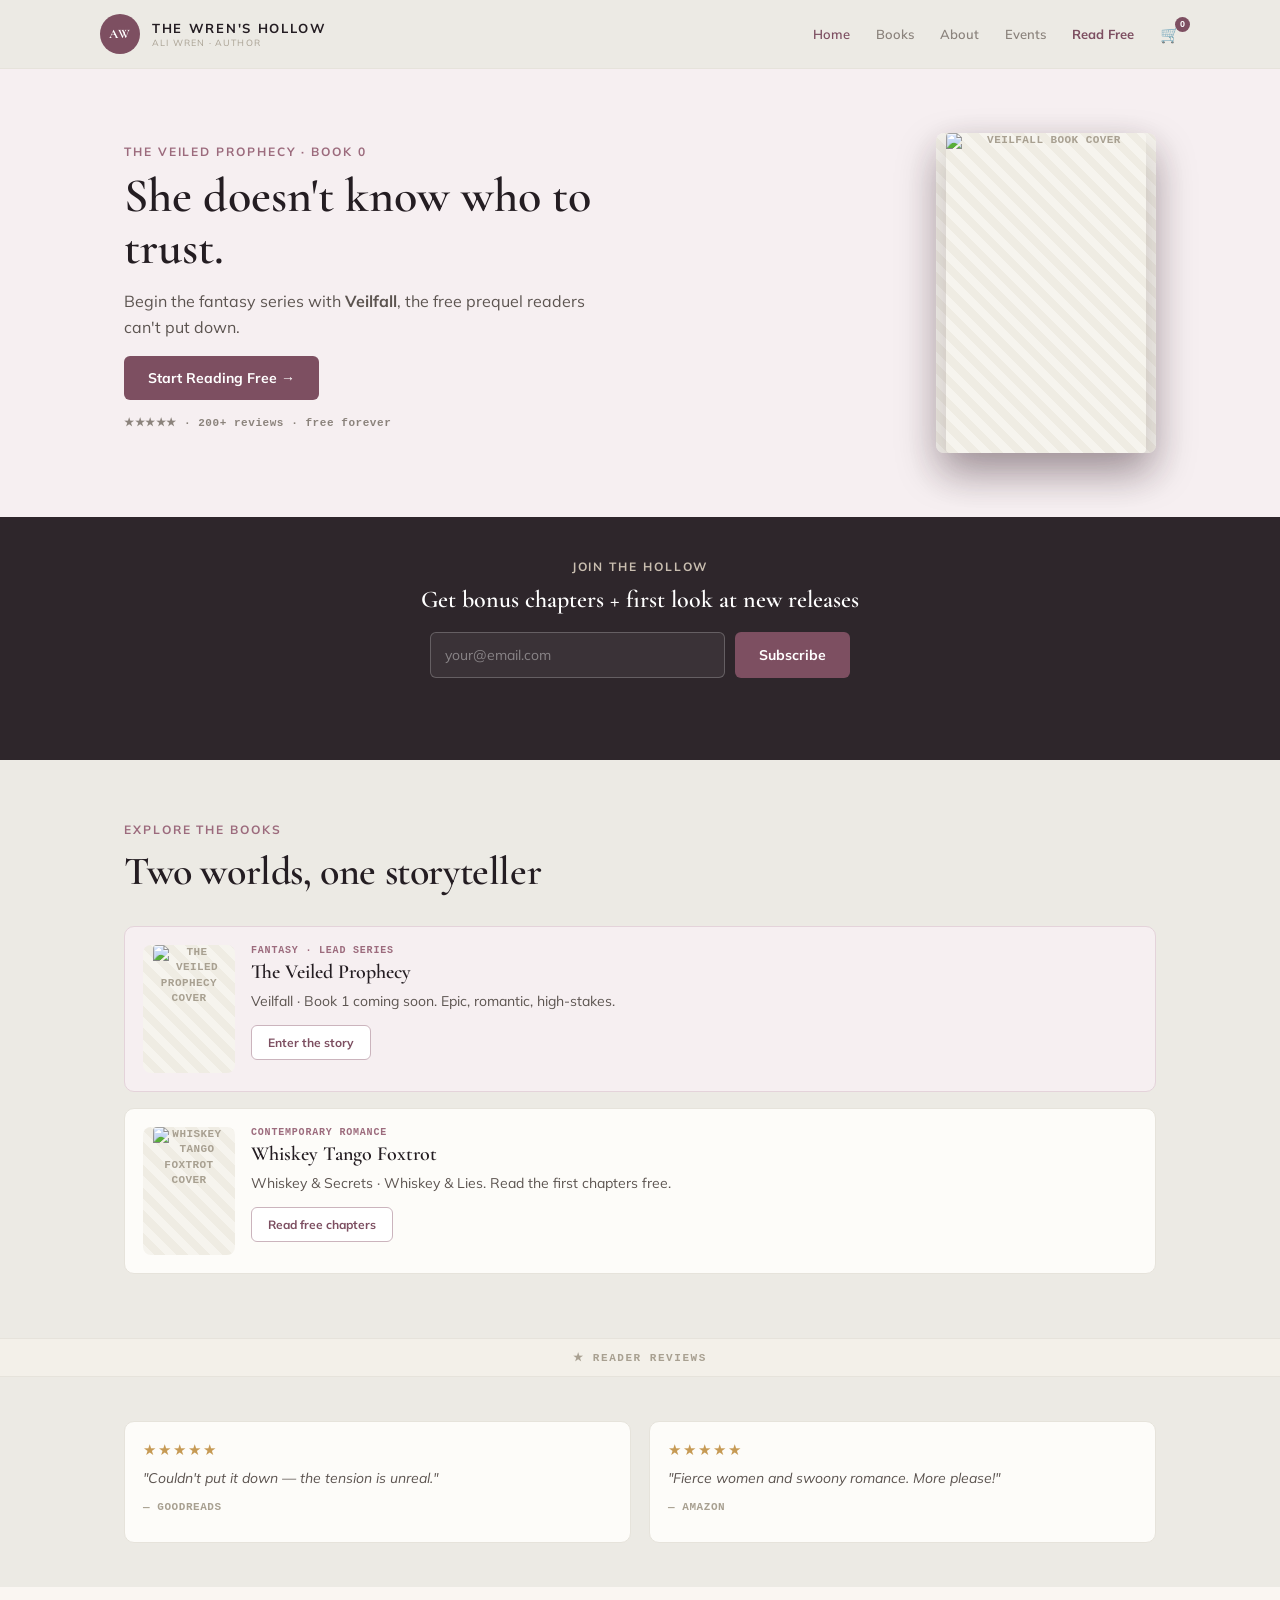
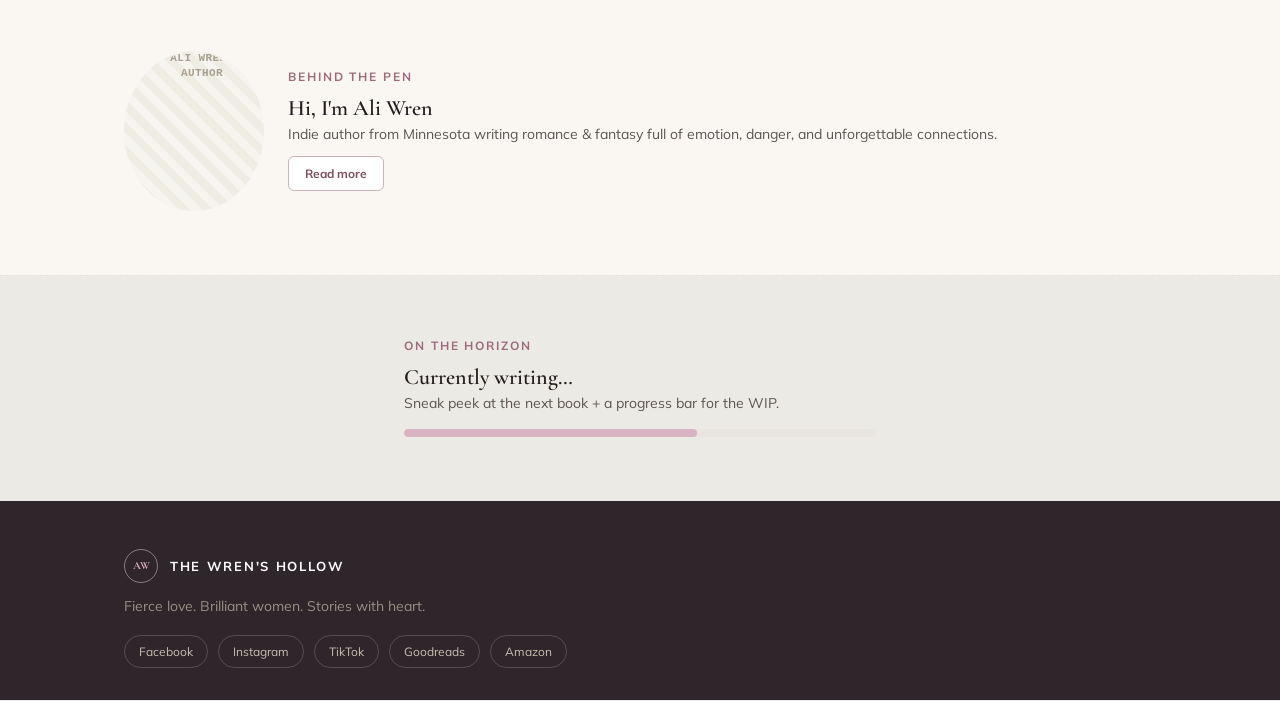
==== site/index.html @ 0546c365 "Rebuild Wren's Hollow site as static HTML/CSS/JS, add Docker dev setup Turns the lo-fi wireframe han" ====
<!DOCTYPE html>
<html lang="en">
<head>
<meta charset="UTF-8">
<meta name="viewport" content="width=device-width, initial-scale=1.0">
<title>The Wren's Hollow — Ali Wren, Author</title>
<meta name="description" content="Fierce love. Brilliant women. Stories with heart. Start reading Veilfall free, then explore Ali Wren's romance and fantasy series.">
<link rel="preconnect" href="https://fonts.googleapis.com">
<link rel="preconnect" href="https://fonts.gstatic.com" crossorigin>
<link href="https://fonts.googleapis.com/css2?family=Cormorant+Garamond:wght@500;600;700&family=Mulish:wght@400;600;700;800&display=swap" rel="stylesheet">
<link rel="stylesheet" href="css/styles.css">
</head>
<body>
<a class="skip-link" href="#main">Skip to content</a>

<header class="site-header">
  <div class="wrap nav">
    <a class="nav__brand" href="index.html">
      <span class="nav__mark">AW</span>
      <span class="nav__word">
        <span class="nav__title">THE WREN'S HOLLOW</span>
        <span class="nav__sub">Ali Wren · Author</span>
      </span>
    </a>
    <button class="nav__toggle" id="navToggle" aria-expanded="false" aria-controls="navLinks" aria-label="Toggle menu">
      <span></span><span></span><span></span>
    </button>
    <nav class="nav__links" id="navLinks">
      <a class="nav__link is-active" href="index.html">Home</a>
      <a class="nav__link" href="shop.html">Books</a>
      <a class="nav__link" href="about.html">About</a>
      <a class="nav__link" href="events-appearances.html">Events</a>
      <a class="nav__link nav__link--cta" href="the-veiled-prophecy.html">Read Free</a>
      <a class="nav__link nav__cart" href="shop.html" aria-label="Cart">🛒<span class="nav__cart-count" id="cartCount">0</span></a>
    </nav>
  </div>
</header>

<main id="main">

  <!-- Hero -->
  <section class="sec sec--pink">
    <div class="wrap hero">
      <div class="wh-fade">
        <p class="eyebrow">The Veiled Prophecy · Book 0</p>
        <h1 class="h-lg" style="font-size:clamp(32px,5vw,48px);line-height:1.1;">She doesn't know who to trust.</h1>
        <p class="lede" style="margin-top:14px;">Begin the fantasy series with <strong>Veilfall</strong>, the free prequel readers can't put down.</p>
        <a class="btn" href="the-veiled-prophecy.html">Start Reading Free →</a>
        <p class="trust-line">★★★★★ · 200+ reviews · free forever</p>
      </div>
      <div class="hero__cover wh-fade" style="--delay:.1s">
        <div class="ph-box"><img src="images/covers/veilfall.jpg" alt="Veilfall book cover" style="width:220px;height:320px;object-fit:cover;box-shadow:0 18px 40px rgba(60,40,50,.28);border-radius:4px;"></div>
      </div>
    </div>
  </section>

  <!-- Newsletter band -->
  <section class="sec sec--tight sec--dark">
    <div class="wrap sec--center">
      <p class="eyebrow eyebrow--on-dark">Join the Hollow</p>
      <h2 class="h-md" style="font-size:24px;">Get bonus chapters + first look at new releases</h2>
      <form class="newsletter-form" id="newsletterForm" style="margin-left:auto;margin-right:auto;">
        <input class="field" type="email" placeholder="your@email.com" required aria-label="Email address">
        <button class="btn" type="submit">Subscribe</button>
      </form>
      <p class="form-status" id="newsletterStatus"></p>
    </div>
  </section>

  <!-- Explore the books -->
  <section class="sec" id="books">
    <div class="wrap">
      <p class="eyebrow">Explore the books</p>
      <h2 class="h-lg">Two worlds, one storyteller</h2>
      <div style="margin-top:32px;">
        <div class="card book-card book-card--featured">
          <div class="ph-box"><img src="images/covers/veiled-prophecy.jpg" alt="The Veiled Prophecy cover" style="width:92px;height:128px;object-fit:cover;border-radius:4px;"></div>
          <div>
            <p class="book-card__tag">Fantasy · lead series</p>
            <h3>The Veiled Prophecy</h3>
            <p class="txt">Veilfall · Book 1 coming soon. Epic, romantic, high-stakes.</p>
            <a class="btn btn--outline btn--sm" href="the-veiled-prophecy.html">Enter the story</a>
          </div>
        </div>
        <div class="card book-card">
          <div class="ph-box"><img src="images/covers/whiskey-tango-foxtrot.jpg" alt="Whiskey Tango Foxtrot cover" style="width:92px;height:128px;object-fit:cover;border-radius:4px;"></div>
          <div>
            <p class="book-card__tag">Contemporary romance</p>
            <h3>Whiskey Tango Foxtrot</h3>
            <p class="txt">Whiskey &amp; Secrets · Whiskey &amp; Lies. Read the first chapters free.</p>
            <a class="btn btn--outline btn--sm" href="whiskey-tango-foxtrot.html">Read free chapters</a>
          </div>
        </div>
      </div>
    </div>
  </section>

  <div class="divider-label">★ Reader reviews</div>

  <!-- Reviews -->
  <section class="sec sec--tight">
    <div class="wrap grid-2">
      <div class="card review-card">
        <p class="stars">★★★★★</p>
        <p class="txt">"Couldn't put it down — the tension is unreal."</p>
        <p class="source">— Goodreads</p>
      </div>
      <div class="card review-card">
        <p class="stars">★★★★★</p>
        <p class="txt">"Fierce women and swoony romance. More please!"</p>
        <p class="source">— Amazon</p>
      </div>
    </div>
  </section>

  <!-- About teaser -->
  <section class="sec sec--cream">
    <div class="wrap bio-row">
      <div class="ph-box ph-box--round"><img src="images/photos/ali-wren.jpg" alt="Ali Wren, author" style="width:140px;height:160px;object-fit:cover;border-radius:50%;"></div>
      <div>
        <p class="eyebrow">Behind the pen</p>
        <h3 class="h-md">Hi, I'm Ali Wren</h3>
        <p class="txt">Indie author from Minnesota writing romance &amp; fantasy full of emotion, danger, and unforgettable connections.</p>
        <a class="btn btn--outline btn--sm" href="about.html">Read more</a>
      </div>
    </div>
  </section>

  <!-- Currently writing -->
  <section class="sec sec--dashed-top">
    <div class="wrap" style="max-width:520px;">
      <p class="eyebrow">On the horizon</p>
      <h3 class="h-md">Currently writing…</h3>
      <p class="txt">Sneak peek at the next book + a progress bar for the WIP.</p>
      <div class="progress-track"><div class="progress-fill" style="width:62%"></div></div>
    </div>
  </section>

</main>

<footer class="site-footer">
  <div class="wrap">
    <div class="footer-top">
      <span class="footer-mark">AW</span>
      <span class="nav__title" style="color:#fff;">THE WREN'S HOLLOW</span>
    </div>
    <p class="footer-tagline">Fierce love. Brilliant women. Stories with heart.</p>
    <div class="soc">
      <a href="https://www.facebook.com/share/18DP2c832v/" target="_blank" rel="noopener">Facebook</a>
      <a href="https://www.instagram.com/aliwrenauthor" target="_blank" rel="noopener">Instagram</a>
      <a href="https://www.tiktok.com/@aliwrenauthor" target="_blank" rel="noopener">TikTok</a>
      <a href="https://www.goodreads.com/author/show/14986224.Ali_Wren" target="_blank" rel="noopener">Goodreads</a>
      <a href="https://www.amazon.com/s?k=ali+wren+author" target="_blank" rel="noopener">Amazon</a>
    </div>
  </div>
</footer>

<script src="js/main.js"></script>
</body>
</html>
---- site/css/styles.css ----
/* ============================================================
   The Wren's Hollow — Ali Wren Author Site
   Design tokens
   ============================================================ */
:root {
  /* Brand accent */
  --plum: #7d4f61;
  --plum-deep: #6a4152;
  --plum-tag: #9c6b7d;
  --plum-soft: #d9b3c1;

  /* Dark surfaces */
  --dark: #2e262b;
  --dark-2: #2b2530;

  /* Section tints */
  --tint-pink: #f6eff1;
  --tint-pink-border: #e4d3da;
  --tint-cream: #faf6f2;
  --tint-cream-2: #f3ece7;
  --page-bg: #eceae4;

  /* Text */
  --text-heading: #241d22;
  --text-heading-dark: #2e262b;
  --text-body: #5c5450;
  --text-muted: #8b837c;
  --text-muted-2: #a8a091;
  --text-on-dark: #c9beb0;
  --text-on-dark-muted: #9a8f84;

  /* Card / borders */
  --card-bg: #fdfcf9;
  --card-border: #e6e3db;
  --divider: #e6e3db;
  --field-bg: #faf8f4;
  --field-border: #d8d2c7;

  --star-gold: #c69a54;

  /* Type */
  --font-display: 'Cormorant Garamond', 'Georgia', serif;
  --font-body: 'Mulish', 'Segoe UI', sans-serif;

  --ease-standard: ease;
}

* { box-sizing: border-box; }

html { scroll-behavior: smooth; }

body {
  margin: 0;
  background: var(--page-bg);
  font-family: var(--font-body);
  color: var(--text-body);
  -webkit-font-smoothing: antialiased;
}

a { text-decoration: none; color: inherit; }
img { max-width: 100%; display: block; }
button { font-family: inherit; cursor: pointer; }
input { font-family: inherit; }
ul { margin: 0; padding: 0; list-style: none; }

h1, h2, h3 { margin: 0; font-family: var(--font-display); color: var(--text-heading); font-weight: 600; }

.skip-link {
  position: absolute;
  left: -999px;
  top: 0;
  background: var(--plum);
  color: #fff;
  padding: 10px 16px;
  z-index: 200;
  font-weight: 600;
}
.skip-link:focus { left: 0; }

@keyframes whFade {
  from { opacity: 0; transform: translateY(16px); }
  to   { opacity: 1; transform: none; }
}
.wh-fade { animation: whFade .7s var(--ease-standard) var(--delay, 0s) both; }
@media (prefers-reduced-motion: reduce) {
  .wh-fade { animation: none; opacity: 1; transform: none; }
  html { scroll-behavior: auto; }
}

.wrap { max-width: 1080px; margin: 0 auto; padding: 0 24px; }

.eyebrow {
  display: block;
  font: 700 12px/1 'Mulish', sans-serif;
  letter-spacing: .16em;
  text-transform: uppercase;
  color: var(--plum-tag);
  margin: 0 0 12px;
}
.eyebrow--on-dark { color: var(--plum-soft); }

/* ---------- Image placeholder (JS swaps missing <img> for this) ---------- */
.ph-box {
  display: flex;
  align-items: center;
  justify-content: center;
  text-align: center;
  background: repeating-linear-gradient(45deg, #f6f4ee, #f6f4ee 8px, #efece3 8px, #efece3 16px);
  color: var(--text-muted-2);
  font: 700 11px/1.4 ui-monospace, Menlo, monospace;
  letter-spacing: .04em;
  text-transform: uppercase;
  padding: 10px;
  border-radius: 8px;
}

/* ============================================================
   Header / Nav
   ============================================================ */
.site-header {
  position: sticky;
  top: 0;
  z-index: 100;
  background: rgba(236, 234, 228, .92);
  backdrop-filter: blur(8px);
  border-bottom: 1px solid var(--divider);
}
.nav {
  display: flex;
  align-items: center;
  justify-content: space-between;
  padding: 14px 0;
}
.nav__brand { display: flex; align-items: center; gap: 12px; }
.nav__mark {
  width: 40px; height: 40px; flex: none;
  border-radius: 50%;
  background: var(--plum);
  color: #fff;
  display: flex; align-items: center; justify-content: center;
  font: 700 13px var(--font-display);
  letter-spacing: .04em;
}
.nav__word { display: flex; flex-direction: column; gap: 2px; }
.nav__title { font: 700 13px/1.1 'Mulish', sans-serif; letter-spacing: .13em; color: var(--text-heading); }
.nav__sub { font: 400 9px/1 'Mulish', sans-serif; letter-spacing: .13em; text-transform: uppercase; color: var(--text-muted-2); }

.nav__links {
  display: flex;
  align-items: center;
  gap: 26px;
  font: 600 13px 'Mulish', sans-serif;
  color: var(--text-muted);
}
.nav__link:hover, .nav__link.is-active { color: var(--plum); }
.nav__link--cta { color: var(--plum); font-weight: 700; }
.nav__cart { font-size: 16px; position: relative; }
.nav__cart-count {
  position: absolute; top: -7px; right: -10px;
  background: var(--plum); color: #fff;
  font: 700 9px/1 sans-serif;
  border-radius: 50%;
  width: 15px; height: 15px;
  display: flex; align-items: center; justify-content: center;
}

.nav__toggle {
  display: none;
  flex-direction: column;
  gap: 4px;
  background: none;
  border: none;
  padding: 6px;
}
.nav__toggle span { width: 22px; height: 2px; background: var(--text-heading); border-radius: 2px; }

@media (max-width: 760px) {
  .nav__toggle { display: flex; }
  .nav__links {
    position: absolute;
    top: 100%; left: 0; right: 0;
    background: var(--page-bg);
    border-bottom: 1px solid var(--divider);
    flex-direction: column;
    align-items: flex-start;
    gap: 0;
    max-height: 0;
    overflow: hidden;
    transition: max-height .25s var(--ease-standard);
  }
  .nav__links.is-open { max-height: 320px; }
  .nav__links a, .nav__links span { padding: 12px 24px; width: 100%; }
  .nav__link { display: block; }
}

/* ============================================================
   Sections / tints
   ============================================================ */
.sec { padding: 64px 0; }
.sec--tight { padding: 44px 0; }
.sec--pink { background: var(--tint-pink); }
.sec--cream { background: var(--tint-cream); }
.sec--cream2 { background: var(--tint-cream-2); }
.sec--dark { background: var(--dark); color: var(--text-on-dark); }
.sec--dark2 { background: var(--dark-2); color: var(--text-on-dark); }
.sec--dashed-top { border-top: 1px dashed var(--divider); }
.sec--center { text-align: center; }

.sec--dark h2, .sec--dark h3, .sec--dark2 h2, .sec--dark2 h3 { color: #fff; }
.sec--dark p, .sec--dark2 p { color: var(--text-on-dark); }

h2.h-lg { font-size: clamp(28px, 4vw, 40px); line-height: 1.15; letter-spacing: -.01em; }
h3.h-md { font-size: 22px; line-height: 1.25; }
.lede { font-size: 16px; line-height: 1.6; color: var(--text-body); max-width: 480px; }
.sec--dark .lede, .sec--dark2 .lede { color: #b7aca3; }

.divider-label {
  text-align: center;
  padding: 12px;
  font: 700 11px ui-monospace, Menlo, monospace;
  letter-spacing: .14em;
  text-transform: uppercase;
  color: var(--text-muted-2);
  background: #f3f0e9;
  border-top: 1px solid var(--divider);
  border-bottom: 1px solid var(--divider);
}

/* ============================================================
   Buttons
   ============================================================ */
.btn {
  display: inline-flex;
  align-items: center;
  gap: 8px;
  padding: 13px 24px;
  border-radius: 6px;
  background: var(--plum);
  color: #fff;
  font: 700 14px 'Mulish', sans-serif;
  border: none;
  transition: background .2s var(--ease-standard);
}
.btn:hover { background: var(--plum-deep); }
.btn--outline { background: #fff; color: var(--plum); border: 1.5px solid #cbb4bd; }
.btn--outline:hover { background: var(--tint-pink); }
.btn--sm { padding: 9px 16px; font-size: 12px; }
.btn--dark-ol { background: transparent; color: #fff; border: 1.5px solid rgba(255,255,255,.4); }
.btn--dark-ol:hover { background: rgba(255,255,255,.08); }

.trust-line { font: 700 11px ui-monospace, Menlo, monospace; letter-spacing: .05em; color: var(--text-muted); margin-top: 16px; }
.stars { color: var(--star-gold); font-size: 15px; letter-spacing: 2px; }

/* ============================================================
   Hero
   ============================================================ */
.hero {
  display: grid;
  grid-template-columns: 1.1fr .9fr;
  gap: 40px;
  align-items: center;
}
.hero__cover { justify-self: end; }
.hero__cover .ph-box { width: 220px; height: 320px; box-shadow: 0 18px 40px rgba(60,40,50,.28); }
@media (max-width: 760px) {
  .hero { grid-template-columns: 1fr; text-align: center; }
  .hero__cover { justify-self: center; order: -1; }
  .lede { margin-left: auto; margin-right: auto; }
}

/* ============================================================
   Newsletter band
   ============================================================ */
.newsletter-form {
  display: flex;
  gap: 10px;
  margin-top: 18px;
  max-width: 420px;
}
.newsletter-form .field {
  flex: 1;
  border: 1px solid var(--field-border);
  border-radius: 6px;
  padding: 13px 14px;
  font-size: 14px;
  background: var(--field-bg);
  color: var(--text-heading);
}
.sec--dark .field, .sec--dark2 .field { background: rgba(255,255,255,.06); border-color: rgba(255,255,255,.22); color: #fff; }
.sec--dark .field::placeholder, .sec--dark2 .field::placeholder { color: rgba(255,255,255,.4); }
@media (max-width: 480px) { .newsletter-form { flex-direction: column; } }
.form-status { margin-top: 12px; font-size: 13px; color: var(--plum-soft); min-height: 1em; }
.sec:not(.sec--dark):not(.sec--dark2) .form-status { color: var(--plum); }

/* ============================================================
   Cards / grids
   ============================================================ */
.card {
  border: 1px solid var(--card-border);
  border-radius: 10px;
  padding: 18px;
  background: var(--card-bg);
}
.grid-2 { display: grid; grid-template-columns: 1fr 1fr; gap: 18px; }
@media (max-width: 700px) { .grid-2 { grid-template-columns: 1fr; } }

.book-card { display: flex; gap: 16px; align-items: flex-start; margin-bottom: 16px; }
.book-card:last-child { margin-bottom: 0; }
.book-card .ph-box { width: 92px; height: 128px; flex: none; }
.book-card--featured { background: var(--tint-pink); border-color: var(--tint-pink-border); }
.book-card__tag { font: 700 10px ui-monospace, Menlo, monospace; letter-spacing: .08em; text-transform: uppercase; color: var(--plum-tag); margin: 0 0 4px; }
.book-card h3 { font-size: 20px; margin-bottom: 6px; }
.book-card p.txt { margin-bottom: 12px; }

.txt { font-size: 14px; line-height: 1.65; color: var(--text-body); margin: 0 0 10px; }
.sec--dark .txt, .sec--dark2 .txt { color: var(--text-on-dark); }

.review-card p.stars { margin: 0 0 8px; }
.review-card p.txt { font-style: italic; }
.review-card .source { font: 700 11px ui-monospace, Menlo, monospace; letter-spacing: .05em; color: var(--text-muted-2); text-transform: uppercase; }

/* WIP progress bar */
.progress-track { height: 8px; border-radius: 4px; background: #e9e6df; margin-top: 14px; overflow: hidden; }
.sec--dark .progress-track, .sec--dark2 .progress-track { background: rgba(255,255,255,.12); }
.progress-fill { height: 100%; border-radius: 4px; background: var(--plum-soft); }

/* ============================================================
   About teaser / bio row
   ============================================================ */
.bio-row { display: flex; align-items: center; gap: 24px; }
.bio-row .ph-box { width: 140px; height: 160px; flex: none; }
.ph-box--round { border-radius: 50%; }
@media (max-width: 600px) { .bio-row { flex-direction: column; text-align: center; } }

.fact-grid .card { display: flex; align-items: center; gap: 10px; font-size: 14px; }

/* ============================================================
   Series header
   ============================================================ */
.series-header { text-align: center; padding: 72px 0; }
.series-header .lede { margin: 0 auto; }

/* ============================================================
   Shop
   ============================================================ */
.chip-row { display: flex; gap: 10px; margin-bottom: 24px; flex-wrap: wrap; }
.chip {
  padding: 8px 16px;
  border: 1px solid var(--card-border);
  border-radius: 20px;
  font: 600 12px 'Mulish', sans-serif;
  color: var(--text-body);
  background: var(--field-bg);
  border: none;
}
.chip.is-active { background: var(--plum); color: #fff; }

.product-card .ph-box { height: 190px; margin-bottom: 12px; }
.product-card { opacity: 1; }
.product-card--soon { opacity: .68; }
.product-card h3 { font-size: 18px; margin-bottom: 4px; }
.product-card__row { display: flex; justify-content: space-between; align-items: center; margin-top: 14px; }
.product-card__price { font: 700 17px var(--font-display); color: var(--text-heading); }

/* ============================================================
   Events
   ============================================================ */
.event-card { display: flex; gap: 16px; align-items: flex-start; margin-bottom: 16px; }
.event-card:last-child { margin-bottom: 0; }
.event-date {
  flex: none;
  text-align: center;
  border: 1px solid var(--tint-pink-border);
  border-radius: 8px;
  padding: 10px 14px;
  background: var(--tint-pink);
  min-width: 58px;
}
.event-date--tba { border-color: var(--card-border); background: var(--field-bg); }
.event-date__day { font: 700 22px var(--font-display); color: var(--plum); }
.event-date__mon { font: 700 10px ui-monospace, Menlo, monospace; letter-spacing: .08em; color: var(--text-muted); }
.event-card h3 { font-size: 18px; margin-bottom: 6px; }

/* ============================================================
   Footer
   ============================================================ */
.site-footer { background: var(--dark); color: var(--text-on-dark); padding: 48px 0 32px; }
.footer-top { display: flex; align-items: center; gap: 12px; }
.footer-tagline { color: var(--text-on-dark-muted); font-size: 14px; margin: 14px 0 20px; max-width: 380px; }
.soc { display: flex; gap: 10px; flex-wrap: wrap; }
.soc a {
  padding: 8px 14px;
  border: 1px solid rgba(255,255,255,.18);
  border-radius: 20px;
  font-size: 12px;
  color: var(--text-on-dark);
  transition: border-color .2s var(--ease-standard), color .2s var(--ease-standard);
}
.soc a:hover { border-color: var(--plum-soft); color: var(--plum-soft); }
.footer-mark { width: 34px; height: 34px; border-radius: 50%; background: transparent; border: 1.5px solid rgba(255,255,255,.4); color: var(--plum-soft); display: flex; align-items: center; justify-content: center; font: 700 11px var(--font-display); flex: none; }
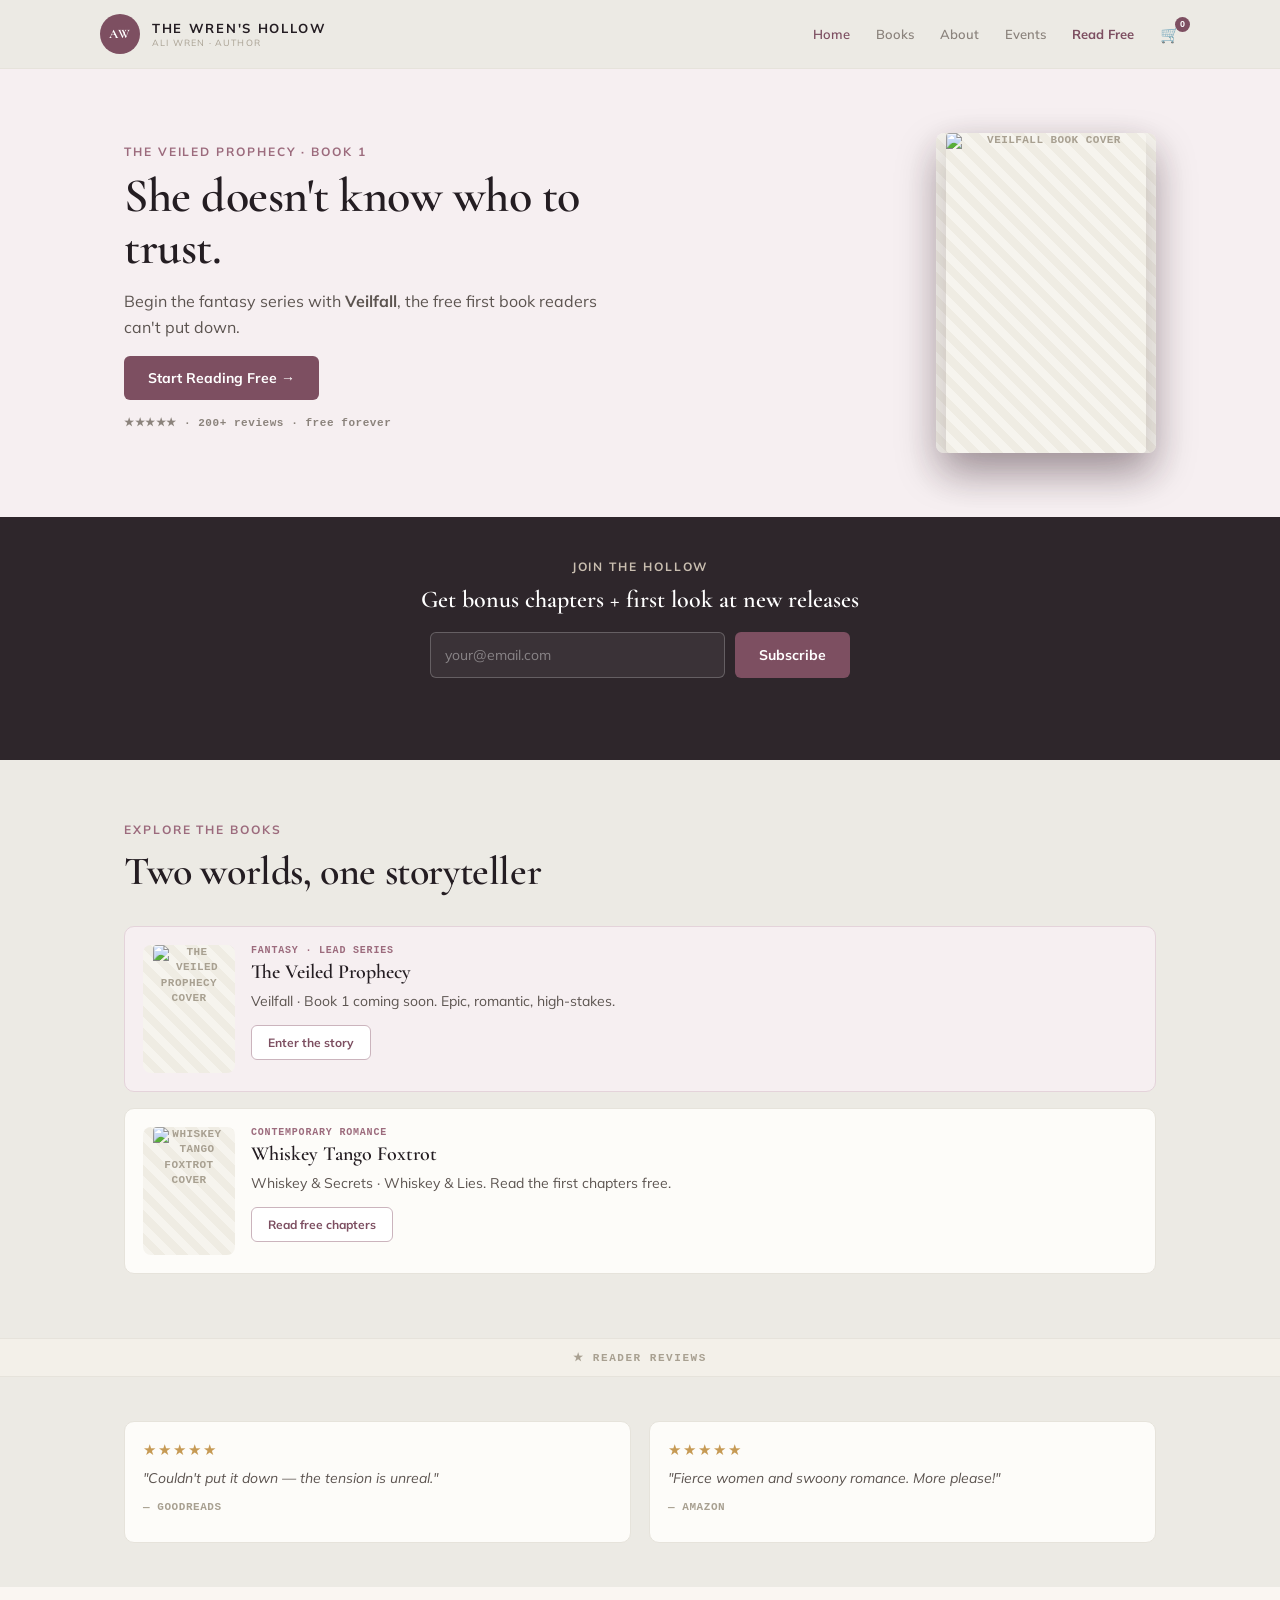
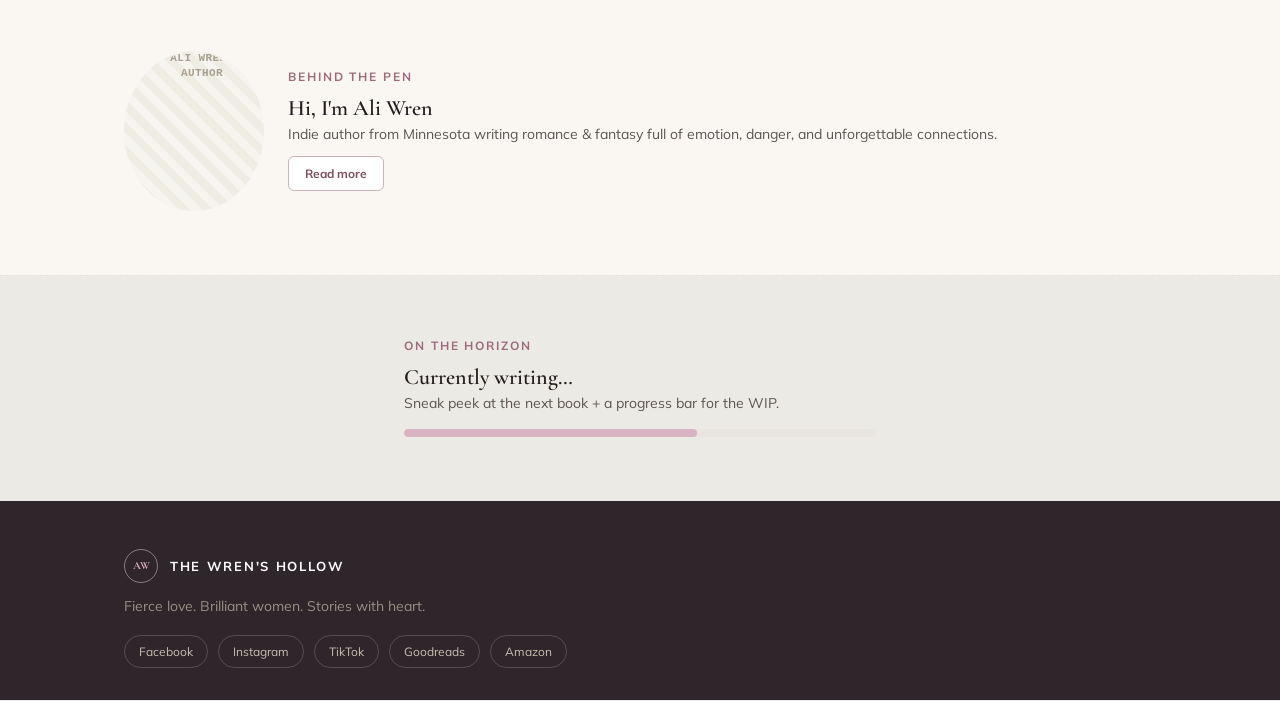
==== commit 7835aa31: "Commit" ====
--- a/site/index.html
+++ b/site/index.html
@@ -42,9 +42,9 @@
   <section class="sec sec--pink">
     <div class="wrap hero">
       <div class="wh-fade">
-        <p class="eyebrow">The Veiled Prophecy · Book 0</p>
+        <p class="eyebrow">The Veiled Prophecy · Book 1</p>
         <h1 class="h-lg" style="font-size:clamp(32px,5vw,48px);line-height:1.1;">She doesn't know who to trust.</h1>
-        <p class="lede" style="margin-top:14px;">Begin the fantasy series with <strong>Veilfall</strong>, the free prequel readers can't put down.</p>
+        <p class="lede" style="margin-top:14px;">Begin the fantasy series with <strong>Veilfall</strong>, the free first book readers can't put down.</p>
         <a class="btn" href="the-veiled-prophecy.html">Start Reading Free →</a>
         <p class="trust-line">★★★★★ · 200+ reviews · free forever</p>
       </div>
--- a/site/css/styles.css
+++ b/site/css/styles.css
@@ -209,7 +209,7 @@
 .sec--dark h2, .sec--dark h3, .sec--dark2 h2, .sec--dark2 h3 { color: #fff; }
 .sec--dark p, .sec--dark2 p { color: var(--text-on-dark); }
 
-h2.h-lg { font-size: clamp(28px, 4vw, 40px); line-height: 1.15; letter-spacing: -.01em; }
+.h-lg { font-size: clamp(28px, 4vw, 40px); line-height: 1.15; letter-spacing: -.01em; }
 h3.h-md { font-size: 22px; line-height: 1.25; }
 .lede { font-size: 16px; line-height: 1.6; color: var(--text-body); max-width: 480px; }
 .sec--dark .lede, .sec--dark2 .lede { color: #b7aca3; }
@@ -291,6 +291,30 @@
 @media (max-width: 480px) { .newsletter-form { flex-direction: column; } }
 .form-status { margin-top: 12px; font-size: 13px; color: var(--plum-soft); min-height: 1em; }
 .sec:not(.sec--dark):not(.sec--dark2) .form-status { color: var(--plum); }
+.form-note { margin-top: 8px; font-size: 12px; color: var(--text-muted); }
+.sec--dark .form-note, .sec--dark2 .form-note { color: var(--text-on-dark-muted); }
+
+/* ============================================================
+   Opt-in form (lead-magnet pages, e.g. free-chapters signup)
+   ============================================================ */
+.optin-form { margin-top: 24px; }
+.optin-row { margin-bottom: 20px; }
+.optin-label { display: block; font: 700 13px 'Mulish', sans-serif; color: var(--text-heading); margin-bottom: 8px; }
+.optin-label .req { color: var(--plum); }
+.optin-row__fields { display: flex; gap: 12px; }
+.optin-field { flex: 1; }
+.optin-form .field { width: 100%; border: 1px solid var(--field-border); border-radius: 6px; padding: 13px 14px; font-size: 14px; background: var(--field-bg); color: var(--text-heading); }
+.optin-sublabel { display: block; font-size: 12px; color: var(--text-muted); margin-top: 4px; }
+@media (max-width: 480px) { .optin-row__fields { flex-direction: column; gap: 20px; } }
+.optin-form textarea.field { min-height: 140px; resize: vertical; line-height: 1.5; }
+
+/* ============================================================
+   Contact section (About page "Let's stay connected")
+   ============================================================ */
+.contact-grid { gap: 48px; align-items: start; }
+@media (max-width: 700px) { .contact-grid { gap: 36px; } }
+.soc--light a { color: var(--plum-deep); border-color: var(--card-border); }
+.soc--light a:hover { border-color: var(--plum); color: var(--plum); }
 
 /* ============================================================
    Cards / grids
@@ -323,6 +347,120 @@
 .progress-track { height: 8px; border-radius: 4px; background: #e9e6df; margin-top: 14px; overflow: hidden; }
 .sec--dark .progress-track, .sec--dark2 .progress-track { background: rgba(255,255,255,.12); }
 .progress-fill { height: 100%; border-radius: 4px; background: var(--plum-soft); }
+
+/* ============================================================
+   Timeline (e.g. About page "My Journey") — alternating milestone cards
+   ============================================================ */
+.timeline { position: relative; margin-top: 56px; }
+.timeline::before {
+  content: '';
+  position: absolute;
+  left: 50%;
+  top: 8px;
+  bottom: 8px;
+  width: 3px;
+  background: linear-gradient(var(--plum-soft), var(--card-border) 85%);
+  transform: translateX(-50%);
+}
+.timeline__item {
+  position: relative;
+  display: grid;
+  grid-template-columns: 1fr 1fr;
+  column-gap: 64px;
+  margin-bottom: 64px;
+}
+.timeline__item:last-child { margin-bottom: 0; }
+.timeline__node {
+  position: absolute;
+  left: 50%;
+  top: 6px;
+  transform: translateX(-50%);
+  width: 22px;
+  height: 22px;
+  border-radius: 50%;
+  background: var(--plum);
+  border: 5px solid var(--tint-cream);
+  box-shadow: 0 0 0 2px var(--plum-soft);
+  z-index: 2;
+}
+.timeline__card {
+  background: var(--card-bg);
+  border: 1px solid var(--card-border);
+  border-radius: 14px;
+  padding: 28px 30px;
+  box-shadow: 0 10px 28px rgba(60, 40, 50, .07);
+}
+.timeline__date {
+  font: 700 34px var(--font-display);
+  color: var(--plum);
+  line-height: 1;
+  margin: 0 0 12px;
+}
+.timeline__content .txt:last-child { margin-bottom: 0; }
+.timeline__content .txt + .txt { margin-top: 10px; }
+
+.timeline__item:nth-child(odd) .timeline__card { grid-column: 1; text-align: right; }
+.timeline__item:nth-child(odd) .timeline__spacer { grid-column: 2; }
+.timeline__item:nth-child(even) .timeline__spacer { grid-column: 1; }
+.timeline__item:nth-child(even) .timeline__card { grid-column: 2; text-align: left; }
+
+@media (max-width: 760px) {
+  .timeline::before { left: 10px; }
+  .timeline__item, .timeline__item:nth-child(even) { grid-template-columns: 1fr; column-gap: 0; margin-bottom: 40px; padding-left: 40px; }
+  .timeline__item .timeline__spacer { display: none; }
+  .timeline__item:nth-child(odd) .timeline__card,
+  .timeline__item:nth-child(even) .timeline__card { grid-column: 1; text-align: left; }
+  .timeline__node { left: 10px; top: 4px; }
+  .timeline__date { font-size: 26px; }
+  .timeline__card { padding: 22px 22px; }
+}
+
+/* ============================================================
+   Pull quote
+   ============================================================ */
+.pull-quote {
+  border-left: 3px solid var(--plum-soft);
+  padding-left: 22px;
+  margin: 30px 0;
+  font: 600 21px/1.5 var(--font-display);
+  color: var(--plum-deep);
+  font-style: italic;
+}
+
+/* ============================================================
+   Facts strip (horizontal chips)
+   ============================================================ */
+.facts-strip { display: flex; flex-wrap: wrap; gap: 12px; margin-top: 22px; }
+.facts-strip .chip-fact {
+  display: flex;
+  align-items: center;
+  gap: 8px;
+  padding: 10px 16px;
+  border-radius: 20px;
+  background: var(--card-bg);
+  border: 1px solid var(--card-border);
+  font-size: 13px;
+  color: var(--text-body);
+  white-space: nowrap;
+}
+
+/* ============================================================
+   About sidebar layout (aside + flowing content)
+   ============================================================ */
+.about-columns { display: grid; grid-template-columns: 280px 1fr; gap: 52px; align-items: start; }
+@media (max-width: 780px) { .about-columns { grid-template-columns: 1fr; } }
+.about-columns__aside { position: sticky; top: 24px; display: flex; flex-direction: column; gap: 20px; }
+@media (max-width: 780px) { .about-columns__aside { position: static; } }
+.aside-card { background: var(--card-bg); border: 1px solid var(--card-border); border-radius: 12px; padding: 22px; }
+.aside-card h3 {
+  font: 700 12px 'Mulish', sans-serif;
+  letter-spacing: .1em;
+  text-transform: uppercase;
+  color: var(--plum-tag);
+  margin-bottom: 14px;
+}
+.aside-card__facts { display: flex; flex-direction: column; gap: 10px; font-size: 14px; color: var(--text-body); }
+.aside-card__facts span.ico { margin-right: 8px; }
 
 /* ============================================================
    About teaser / bio row
@@ -398,3 +536,30 @@
 }
 .soc a:hover { border-color: var(--plum-soft); color: var(--plum-soft); }
 .footer-mark { width: 34px; height: 34px; border-radius: 50%; background: transparent; border: 1.5px solid rgba(255,255,255,.4); color: var(--plum-soft); display: flex; align-items: center; justify-content: center; font: 700 11px var(--font-display); flex: none; }
+
+/* Icon-button variant (e.g. About page "Follow along") */
+.soc--icons a {
+  width: 38px;
+  height: 38px;
+  padding: 0;
+  border-radius: 50%;
+  display: flex;
+  align-items: center;
+  justify-content: center;
+  border: 1px solid var(--card-border);
+  color: var(--plum-deep);
+}
+.soc--icons a:hover { background: var(--plum); border-color: var(--plum); color: #fff; }
+.soc--icons svg { width: 18px; height: 18px; fill: currentColor; }
+
+.sr-only {
+  position: absolute;
+  width: 1px;
+  height: 1px;
+  padding: 0;
+  margin: -1px;
+  overflow: hidden;
+  clip: rect(0, 0, 0, 0);
+  white-space: nowrap;
+  border: 0;
+}
